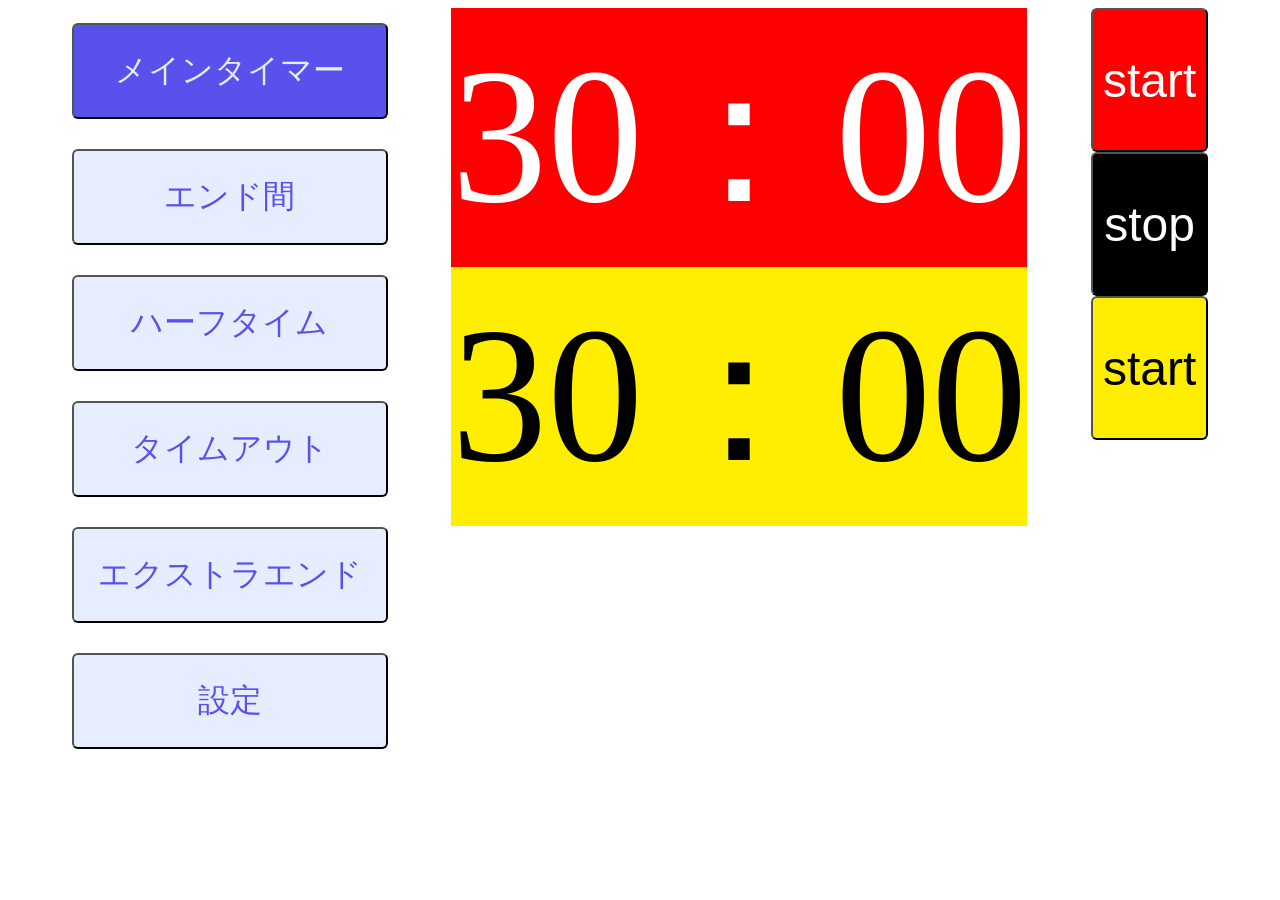
==== index.html @ 17f0a082 "Rename timer_p.html to index.html" ====
<!DOCTYPE html>
<html lang='ja'>
    <head>
        <meta charset="UTF-8">
        <!-- <meta name="viewport" content="width=device-width, initial-scale=1.0"> -->
        <title>シンキングタイム_タイマー</title>
        <link href="t_p_style.css" rel="stylesheet">
    </head>

    <body>
        <div class="menu">
            <button onclick="showTab(0), showSwitch(0)" data-pushed="true" class="offTimer" id="onTimer"><span>メインタイマー</span></button>
            <button onclick="showTab(1), showSwitch(1)" data-pushed="false" class="offTimer" id="betweenEnd"><span>エンド間</span></button>
            <button onclick="showTab(2), showSwitch(2)" data-pushed="false" class="offTimer" id="midGameBreak"><span>ハーフタイム</span></button>
            <button onclick="showTab(3), showSwitch(3)" data-pushed="false" class="offTimer" id="timeOut"><span>タイムアウト</span></button>
            <button onclick="showTab(4), showSwitch(4)" data-pushed="false" class="offTimer" id="extraEnd"><span>エクストラエンド</span></button>
            <button onclick="showTab(5), showSwitch(5)" data-pushed="false" class="offTimer" id="settings"><span>設定</span></button>
        </div>

        <div class="tabContent">
            <div class="red_timer" id="redTimer">30：00</div>
            
            <div class="yellow_timer" id="yellowTimer">30：00</div>
        </div>
        
        <div class="tabContent">
            <div class="breakTimer" id="endBreakTimer">01：00</div>
        </div>

        <div class="tabContent">
            <div class="breakTimer" id="midGameTimer">05：00</div>
        </div>

        <div class="tabContent">
            <div class="timeOut" id="timeOutTimer">01：00</div>
        </div>
        
        
        <div class="tabContent">
            <div class="extraRed_timer" id="exRedTimer">04：30</div>
            
            <div class="extraYellow_timer" id="exYellowTimer">04：30</div>
        </div>

        <!-- ここから下作業中 -->
        <!-- <div class="tabContent">
            <div class="setting_timer_V" id="settingTimerV">00：00</div>
        </div> -->
        <!-- ここから上作業中 -->

        <div class="tabContent">
            <div class="timer-box">
                <h2>タイマー設定</h2>
                <div style="font-size: 2rem; margin-bottom: 20px;">
                    <p style="margin: 0 0 10px 0;">タイムアウト トラベルタイム</p>
                    <button type="button" id="travelMinus" style="font-size: 2rem; padding: 5px 20px;">←</button>
                    <span id="travelTimeShow" style="font-size: 3rem; font-weight: bold; margin: 0 20px;">30</span> 秒
                    <button type="button" id="travelPlus" style="font-size: 2rem; padding: 5px 20px;">→</button>
                </div>
            </div>
        </div>

                <!-- ここから下アクションボタン -->
        <div class="actionContent">
            <div class="action">
                <button class="rStart" data-pushed="false" id="rStart">start</button>
                <button class="stop"   data-pushed="false" id="stop">stop</button>
                <button class="yStart" data-pushed="false" id="yStart">start</button>
            </div>    
        </div>

        <div class="actionContent">
            <div class="action">
                <button class="start" data-pushed="false" id="bStart">start</button>
            </div>
        </div>

        <div class="actionContent">
            <div class="action">
                <button class="start" data-pushed="false" id="hStart">start</button>
            </div>
        </div>

        <div class="actionContent">
            <div class="action">
                <button class="start" data-pushed="false" id="tStart">start</button>
            </div>
        </div>

        <div class="actionContent">
            <div class="action">
                <button class="rStart" data-pushed="false" id="exRStart">start</button>
                <button class="stop"   data-pushed="false" id="exStop">stop</button>
                <button class="yStart" data-pushed="false" id="exYStart">start</button>
            </div>    
        </div>

        <div class="actionContent">
            <p style="font-size: 1.5rem; text-align: center; margin: 5px 0; color: #666;">ルールを選択してスタート</p>
            <div class="horizontal-group">
                <button class="E8" data-pushed="false" id="set8">8エンド</button>
                <button class="E10" data-pushed="false" id="set10">10エンド</button>
                <button class="MD" data-pushed="false" id="setMD">MD</button>
            </div> 
        </div>

        <script src="move_c.js"></script>
        
        <!-- ここから上作業中 -->

        

        <script src="move_c.js"></script>
        <script src="mainTimer.js"></script>
        <script src="halfTimer.js"></script>
        <script src="breakTimer.js"></script>
        <script src="extraTimer.js"></script>
        <script src="timeoutTimer.js"></script>
    </body>
</html>
---- t_p_style.css ----
.tabContent{
  display:none;
  /* display:hide; */
}

.active{
  display: block;
}

.actionContent{
  display:none;
}

.sActive{
  display: block;
}

body {
  display: flex;
  justify-content: space-evenly;
  /* background-color: aqua; */
}

button{
  border-radius: 6px;
}
  
/* .onTimer { */
  /* content: ''; */
  /* position: absolute;
  top: 50%;
  left: 50%;
  width: 105%;
  height: 140px;
  border-radius: 50%;
  transform: translate3d(-50%,-50%,0) scale3d(0,0,0);
  transition: opacity .4s cubic-bezier(.19,1,.22,1),transform .75s cubic-bezier(.19,1,.22,1); */
  /* background-color: hsl(243, 80%, 62%);
  color: hsl(222, 100%, 95%); */
  /* opacity: 0; */
/* } */


.offTimer[data-pushed="true"] {
  background-color: hsl(243, 80%, 62%);
  color: hsl(222, 100%, 95%);
}


.onTimer span {
  z-index: 1;
  position: relative;
}


/* ボタンアニメーション処理
.onTimer:active span {
  color: hsl(222, 100%, 95%);
}

.onTimer:active::before {
  opacity: 1;
  transition-duration: .85s;
  transform: translate3d(-50%,-50%,0) scale3d(1.2,1.2,1.2);
} */

.offTimer[data-pushed="false"] {
  padding: 12px 24px;
  background-color: hsl(222, 100%, 95%);
  color: hsl(243, 80%, 62%);
  position: relative;
  border-radius: 6px;
  overflow: hidden;
  z-index: 1;
}

/* .offTimer {
  padding: 12px 24px;
  background-color: hsl(222, 100%, 95%);
  color: hsl(243, 80%, 62%);
  position: relative;
  border-radius: 6px;
  overflow: hidden;
  z-index: 1;
} */

/* .betweenEnd{
  background-color: orange;
}

.timeOut{
  background-color: green;
} */

.menu{
  
  display: flex;
  flex-flow: column;
  justify-content: space-evenly;
  /* background-color: aqua; */
  /* margin-bottom: 40px; */
}

.menu button{
  font-size: 2rem;
  width: auto;
  height: 6rem;
  padding: 0 10px;
  margin: 15px 0;
}

/* これが縦に並べてる */
.action{
  display: flex;
  flex-flow: column;
  justify-content: space-evenly;
}

/* 横並びにしたいボタングループ */
.horizontal-group button{
  font-size: 2rem;
  height: 6rem;
  padding: 0 10px;
  flex: 1;
}

/* 大きさを変えてる */
.action button{
  font-size: 3rem;
  width: auto;
  height: 9rem;
  padding: 0 10px;
  /* width: 30vw;
  height: 30vw; */
}

.start{
  font-size: 3rem;
  width: auto;
  height: 9rem;
  padding: 0 10px;
}

.reset{
  font-size: 3rem;
  width: auto;
  height: 9rem;
  padding: 0 10px;
}

.rStart[data-pushed="false"]{
  background-color: red;
  color:white;
}

.rStart[data-pushed="true"]{
  background-color: white;
  color:red;
}

.stop[data-pushed="false"]{
  background-color: black;
  color:white;
}

.stop[data-pushed="true"]{
  background-color: white;
  color:black;
}

.yStart[data-pushed="false"]{
  background-color: rgb(255, 238, 0);
}

.yStart[data-pushed="true"]{
  background-color: black;
  color: yellow;
}

.tabContent{
  font-size: 12rem;
}

.red_timer{
  text-align: center;
  color: white;
  background-color: red;
}

.yellow_timer{
  text-align: center;
  color:black;
  background-color: rgb(255, 238, 0);
}

.extraRed_timer{
  text-align: center;
  color: white;
  background-color: red;
}

.extraYellow_timer{
  text-align: center;
  color:black;
  background-color: rgb(255, 238, 0);
}

/* --- t_p_style.css の末尾に追加 --- */

/* 設定画面の中の文字サイズを適切な大きさにリセットする */
.timer-box h2 {
  font-size: 3rem; /* 「タイマー設定」のタイトルの大きさ */
  margin-top: 0;
  margin-bottom: 20px;
  text-align: center;
}

.timer-box p {
  font-size: 2rem; /* 「タイムアウト トラベルタイム」の文字の大きさ */
  color: #333;
}

/* ついでに← 30 秒 →のエリア全体のバランスを整える */
.timer-box div {
  text-align: center;
  background-color: #f8f9fa;
  padding: 20px;
  border-radius: 8px;
  border: 1px solid #ddd;
}

/* --- t_p_style.css の末尾（修正・追記） --- */

/* メインタイマーとエクストラエンド、両方の非アクティブ（灰色）スタイル */
.tabContent .red_timer.inactive-timer,
.tabContent .yellow_timer.inactive-timer,
.tabContent .extraRed_timer.inactive-timer,
.tabContent .extraYellow_timer.inactive-timer {
  background-color: #7f8c8d !important; /* 落ち着いた灰色 */
  color: #bdc3c7 !important;            /* 文字色も少し薄く */
}

/* --- エンド間タイマーの基本スタイル（深緑背景 × 白文字） --- */
.tabContent .breakTimer {
  background-color: #0d5c3a; /* 深緑色 */
  color: #ffffff;            /* 白文字 */
  text-align: center;
  transition: background-color 0.3s ease, color 0.3s ease;
}

/* --- スルータイム（10秒）動作中のスタイル（白背景 × 黒文字） --- */
.tabContent .breakTimer.through-phase {
  background-color: #ffffff; /* 白背景 */
  color: #000000;            /* 黒文字 */
  border: 2px solid #0d5c3a; /* クッキリさせる枠線（お好みで調整OK） */
}
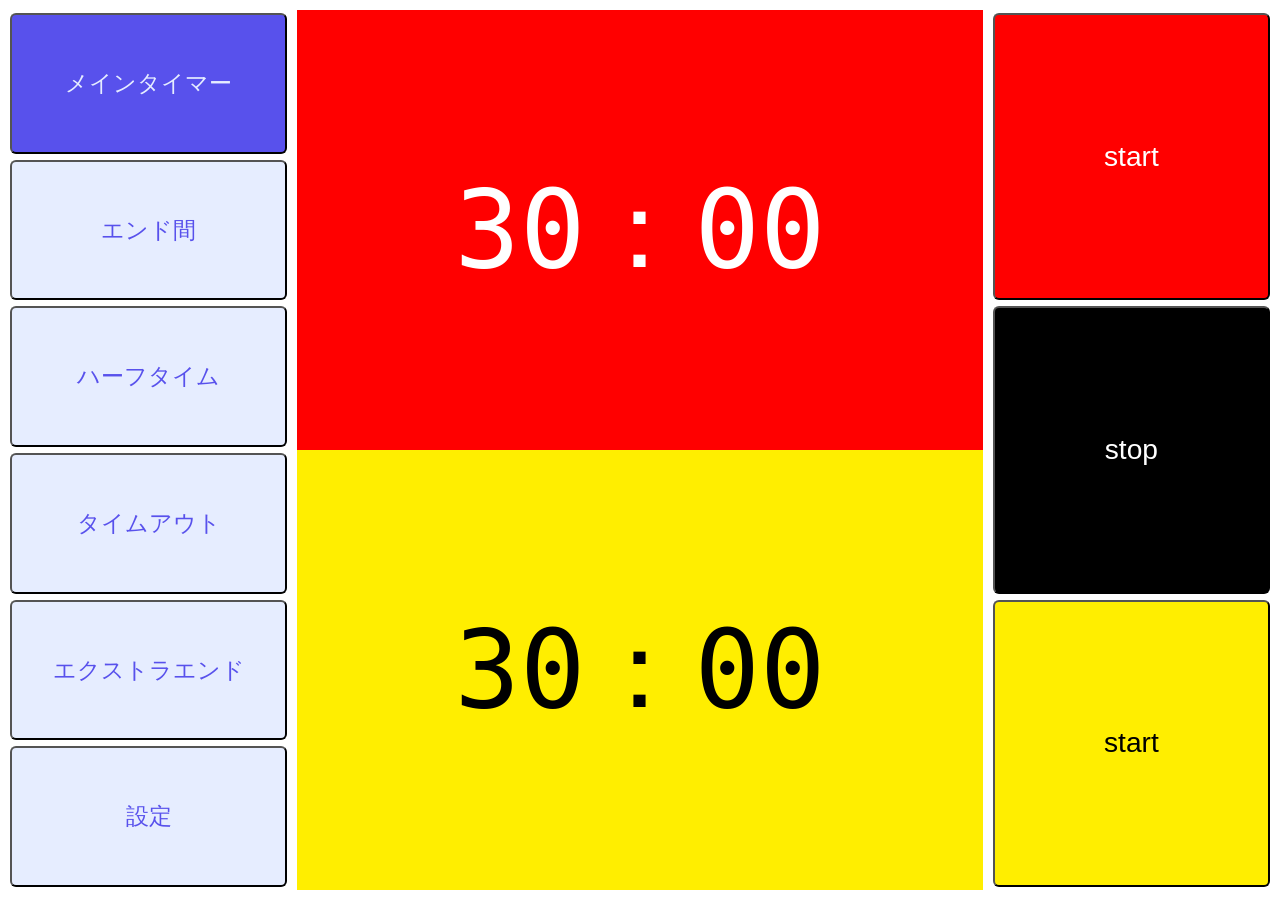
==== commit 7b5dcd8f: "Update index.html" ====
--- a/index.html
+++ b/index.html
@@ -2,9 +2,9 @@
 <html lang='ja'>
     <head>
         <meta charset="UTF-8">
-        <!-- <meta name="viewport" content="width=device-width, initial-scale=1.0"> -->
+        <meta name="viewport" content="width=device-width, initial-scale=1.0">
         <title>シンキングタイム_タイマー</title>
-        <link href="t_p_style.css" rel="stylesheet">
+        <link href="t_p_style copy.css" rel="stylesheet">
     </head>
 
     <body>
--- a/t_p_style copy.css
+++ b/t_p_style copy.css
@@ -0,0 +1,166 @@
+/* --- 画面全体のベース設定 --- */
+html, body {
+  height: 100%;
+  margin: 0;
+  padding: 0;
+  overflow: hidden; /* スクロールバーを出さない */
+}
+
+body {
+  display: flex;
+  justify-content: space-between;
+  align-items: stretch;
+  padding: 10px;
+  box-sizing: border-box;
+  gap: 10px;
+}
+
+button {
+  border-radius: 6px;
+  cursor: pointer;
+}
+
+/* --- 左側：メニューエリア --- */
+.menu {
+  display: flex;
+  flex-direction: column;
+  justify-content: space-between;
+  width: 22%;
+  height: 100%;
+}
+
+.menu button {
+  flex: 1;
+  margin: 3px 0;
+  font-size: clamp(0.9rem, 1.8vw, 1.6rem);
+  display: flex;
+  align-items: center;
+  justify-content: center;
+  padding: 0 5px;
+}
+
+.offTimer[data-pushed="true"] {
+  background-color: hsl(243, 80%, 62%);
+  color: hsl(222, 100%, 95%);
+}
+
+.offTimer[data-pushed="false"] {
+  background-color: hsl(222, 100%, 95%);
+  color: hsl(243, 80%, 62%);
+}
+
+/* --- 中央：タイマー表示エリア --- */
+.tabContent {
+  flex: 1;
+  display: none;
+  flex-direction: column;
+  justify-content: center;
+  align-items: center;
+  height: 100%;
+  white-space: nowrap;
+}
+
+.tabContent.active {
+  display: flex;
+}
+
+.red_timer, .yellow_timer,
+.extraRed_timer, .extraYellow_timer,
+.breakTimer, .timeOut {
+  width: 100%;
+  flex: 1;
+  display: flex;
+  justify-content: center;
+  align-items: center;
+  font-size: clamp(3.5rem, 8.5vw, 9rem);
+  font-family: monospace;
+}
+
+.red_timer { background-color: red; color: white; }
+.yellow_timer { background-color: rgb(255, 238, 0); color: black; }
+.extraRed_timer { background-color: red; color: white; }
+.extraYellow_timer { background-color: rgb(255, 238, 0); color: black; }
+
+/* エンド間・ハーフタイムの深緑 × 白文字 */
+.tabContent .breakTimer {
+  background-color: #0d5c3a;
+  color: #ffffff;
+  transition: background-color 0.3s ease, color 0.3s ease;
+}
+
+/* スルータイム（10秒）の白背景 × 黒文字 */
+.tabContent .breakTimer.through-phase {
+  background-color: #ffffff;
+  color: #000000;
+  border: 2px solid #0d5c3a;
+  box-sizing: border-box;
+}
+
+/* 非アクティブ時の灰色指定 */
+.tabContent .red_timer.inactive-timer,
+.tabContent .yellow_timer.inactive-timer,
+.tabContent .extraRed_timer.inactive-timer,
+.tabContent .extraYellow_timer.inactive-timer {
+  background-color: #7f8c8d !important;
+  color: #bdc3c7 !important;
+}
+
+/* --- 右側：アクションボタンエリア --- */
+.actionContent {
+  display: none;
+  width: 22%;
+  height: 100%;
+}
+
+.actionContent.sActive {
+  display: block;
+}
+
+.action {
+  display: flex;
+  flex-direction: column;
+  height: 100%;
+  justify-content: space-between;
+}
+
+.action button {
+  flex: 1;
+  margin: 3px 0;
+  font-size: clamp(1.2rem, 2.2vw, 2.2rem);
+}
+
+.horizontal-group {
+  display: flex;
+  gap: 5px;
+  height: 80%;
+}
+
+.horizontal-group button {
+  flex: 1;
+  font-size: clamp(1rem, 1.8vw, 1.5rem);
+}
+
+.rStart[data-pushed="false"] { background-color: red; color: white; }
+.rStart[data-pushed="true"] { background-color: white; color: red; }
+.stop[data-pushed="false"] { background-color: black; color: white; }
+.stop[data-pushed="true"] { background-color: white; color: black; }
+.yStart[data-pushed="false"] { background-color: rgb(255, 238, 0); }
+.yStart[data-pushed="true"] { background-color: black; color: yellow; }
+
+/* 設定画面のスタイル調整 */
+.timer-box {
+  display: flex;
+  flex-direction: column;
+  justify-content: center;
+  align-items: center;
+  height: 100%;
+}
+
+.timer-box h2 {
+  font-size: clamp(1.5rem, 3vw, 2.5rem);
+  margin-bottom: 10px;
+}
+
+.timer-box p {
+  font-size: clamp(1rem, 2vw, 1.8rem);
+}
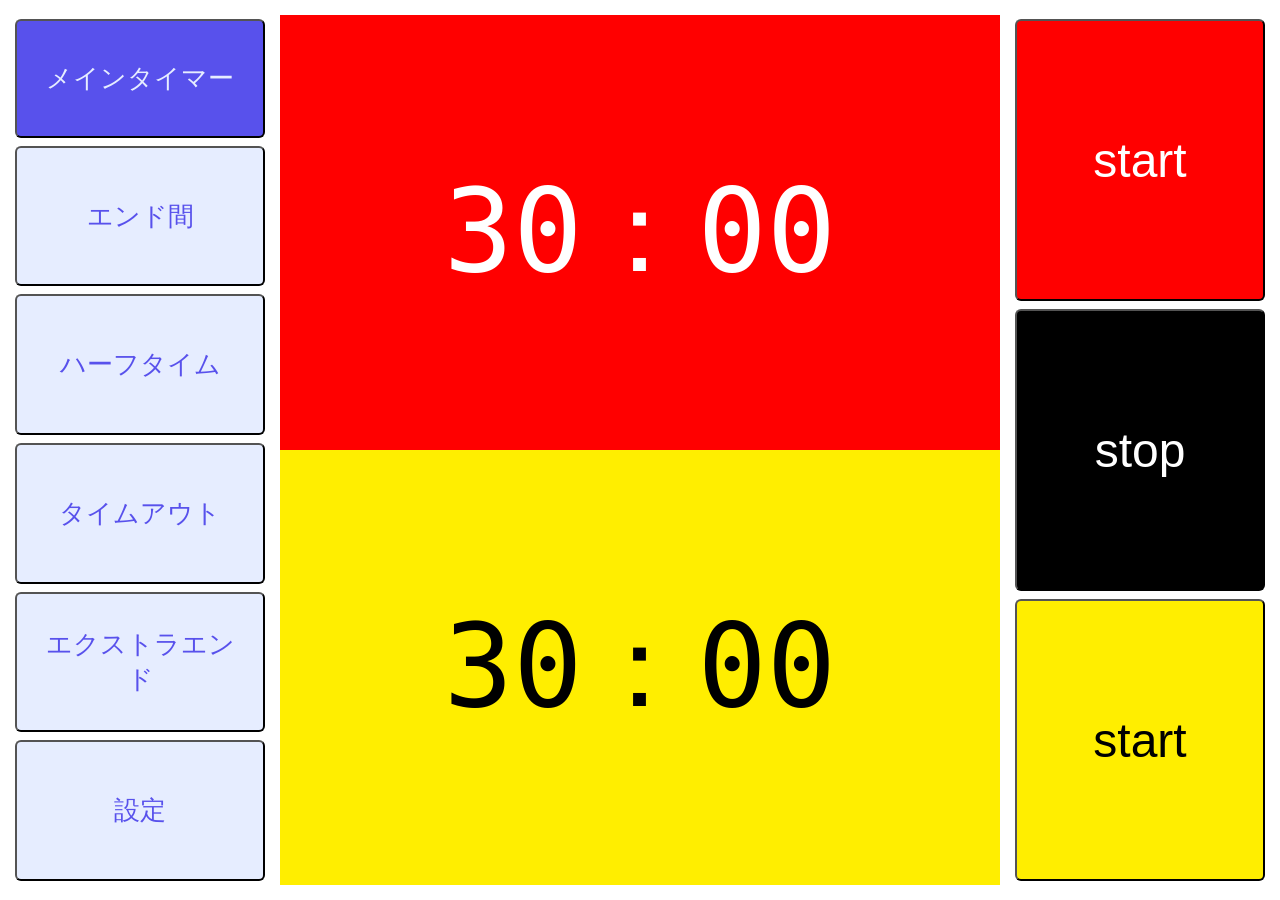
==== commit 694d5825: "Fix HTML encoding issues in index.html" ====
--- a/index.html
+++ b/index.html
@@ -4,7 +4,7 @@
         <meta charset="UTF-8">
         <meta name="viewport" content="width=device-width, initial-scale=1.0">
         <title>シンキングタイム_タイマー</title>
-        <link href="t_p_style copy.css" rel="stylesheet">
+        <link href="t_p_style.css" rel="stylesheet">
     </head>
 
     <body>
--- a/t_p_style.css
+++ b/t_p_style.css
@@ -0,0 +1,323 @@
+.tabContent{
+  display:none;
+  /* display:hide; */
+}
+
+.active{
+  display: block;
+}
+
+.actionContent{
+  display:none;
+}
+
+.sActive{
+  display: block;
+}
+
+/* --- 画面全体のベース設定 --- */
+html, body {
+  height: 100%;
+  margin: 0;
+  padding: 0;
+  overflow: hidden; /* スクロールバーが出ないように画面内に固定 */
+}
+
+/* --- 全体のレイアウト設定 --- */
+body {
+  display: flex;
+  justify-content: space-between;
+  align-items: stretch;
+  padding: 15px;
+  box-sizing: border-box;
+  gap: 15px; /* 各エリア同士の間隔 */
+}
+
+/* --- 中央：タイマー表示エリア --- */
+.tabContent {
+  flex: 1;
+  display: none;     /* JSで .active が付いた時だけ表示 */
+  flex-direction: column;
+  justify-content: center;
+  align-items: center;
+  height: 100%;
+  white-space: nowrap;
+}
+
+.tabContent.active {
+  display: flex;     /* block から flex に変更して中央寄せ */
+}
+
+.red_timer, .yellow_timer,
+.extraRed_timer, .extraYellow_timer,
+.breakTimer, .timeOut {
+  width: 100%;
+  flex: 1;
+  display: flex;
+  justify-content: center;
+  align-items: center;
+  font-size: clamp(4rem, 9vw, 10rem); /* 画面サイズに合わせて数字が最適化 */
+  font-family: monospace;
+}
+
+/* --- 右側：アクションボタンエリア --- */
+.actionContent {
+  display: none;
+  width: 20%;        /* 画面幅の20%を使用 */
+  height: 100%;
+}
+
+.actionContent.sActive {
+  display: block;
+  height: 100%;
+}
+
+.action {
+  display: flex;
+  flex-direction: column;
+  height: 100%;
+  justify-content: space-between;
+}
+
+.action button {
+  flex: 1;           /* 縦幅を均等分割 */
+  margin: 4px 0;
+  font-size: clamp(1.5rem, 2.5vw, 2.5rem); /* 文字の自動伸縮 */
+  height: auto;      /* 固定 height: 9rem を解除 */
+}
+
+button{
+  border-radius: 6px;
+}
+  
+/* .onTimer { */
+  /* content: ''; */
+  /* position: absolute;
+  top: 50%;
+  left: 50%;
+  width: 105%;
+  height: 140px;
+  border-radius: 50%;
+  transform: translate3d(-50%,-50%,0) scale3d(0,0,0);
+  transition: opacity .4s cubic-bezier(.19,1,.22,1),transform .75s cubic-bezier(.19,1,.22,1); */
+  /* background-color: hsl(243, 80%, 62%);
+  color: hsl(222, 100%, 95%); */
+  /* opacity: 0; */
+/* } */
+
+
+.offTimer[data-pushed="true"] {
+  background-color: hsl(243, 80%, 62%);
+  color: hsl(222, 100%, 95%);
+}
+
+
+.onTimer span {
+  z-index: 1;
+  position: relative;
+}
+
+
+/* ボタンアニメーション処理
+.onTimer:active span {
+  color: hsl(222, 100%, 95%);
+}
+
+.onTimer:active::before {
+  opacity: 1;
+  transition-duration: .85s;
+  transform: translate3d(-50%,-50%,0) scale3d(1.2,1.2,1.2);
+} */
+
+.offTimer[data-pushed="false"] {
+  padding: 12px 24px;
+  background-color: hsl(222, 100%, 95%);
+  color: hsl(243, 80%, 62%);
+  position: relative;
+  border-radius: 6px;
+  overflow: hidden;
+  z-index: 1;
+}
+
+/* .offTimer {
+  padding: 12px 24px;
+  background-color: hsl(222, 100%, 95%);
+  color: hsl(243, 80%, 62%);
+  position: relative;
+  border-radius: 6px;
+  overflow: hidden;
+  z-index: 1;
+} */
+
+/* .betweenEnd{
+  background-color: orange;
+}
+
+.timeOut{
+  background-color: green;
+} */
+
+/* --- 左側：メニューエリア --- */
+.menu {
+  display: flex;
+  flex-direction: column;
+  justify-content: space-between;
+  width: 20%;        /* 画面幅の20%を使用 */
+  height: 100%;      /* 画面の高さいっぱいに固定 */
+}
+
+.menu button {
+  flex: 1;           /* 6つのボタンで縦幅を均等分割 */
+  margin: 4px 0;
+  font-size: clamp(1rem, 2vw, 1.8rem); /* 画面サイズに合わせて文字も自動伸縮 */
+  display: flex;
+  align-items: center;
+  justify-content: center;
+  height: auto;      /* 固定 height: 6rem を解除 */
+}
+
+/* これが縦に並べてる */
+.action{
+  display: flex;
+  flex-flow: column;
+  justify-content: space-evenly;
+}
+
+/* 横並びにしたいボタングループ */
+.horizontal-group button{
+  font-size: 2rem;
+  height: 6rem;
+  padding: 0 10px;
+  flex: 1;
+}
+
+/* 大きさを変えてる */
+.action button{
+  font-size: 3rem;
+  width: auto;
+  height: 9rem;
+  padding: 0 10px;
+  /* width: 30vw;
+  height: 30vw; */
+}
+
+.start{
+  font-size: 3rem;
+  width: auto;
+  height: 9rem;
+  padding: 0 10px;
+}
+
+.reset{
+  font-size: 3rem;
+  width: auto;
+  height: 9rem;
+  padding: 0 10px;
+}
+
+.rStart[data-pushed="false"]{
+  background-color: red;
+  color:white;
+}
+
+.rStart[data-pushed="true"]{
+  background-color: white;
+  color:red;
+}
+
+.stop[data-pushed="false"]{
+  background-color: black;
+  color:white;
+}
+
+.stop[data-pushed="true"]{
+  background-color: white;
+  color:black;
+}
+
+.yStart[data-pushed="false"]{
+  background-color: rgb(255, 238, 0);
+}
+
+.yStart[data-pushed="true"]{
+  background-color: black;
+  color: yellow;
+}
+
+.tabContent{
+  font-size: 12rem;
+}
+
+.red_timer{
+  text-align: center;
+  color: white;
+  background-color: red;
+}
+
+.yellow_timer{
+  text-align: center;
+  color:black;
+  background-color: rgb(255, 238, 0);
+}
+
+.extraRed_timer{
+  text-align: center;
+  color: white;
+  background-color: red;
+}
+
+.extraYellow_timer{
+  text-align: center;
+  color:black;
+  background-color: rgb(255, 238, 0);
+}
+
+/* --- t_p_style.css の末尾に追加 --- */
+
+/* 設定画面の中の文字サイズを適切な大きさにリセットする */
+.timer-box h2 {
+  font-size: 3rem; /* 「タイマー設定」のタイトルの大きさ */
+  margin-top: 0;
+  margin-bottom: 20px;
+  text-align: center;
+}
+
+.timer-box p {
+  font-size: 2rem; /* 「タイムアウト トラベルタイム」の文字の大きさ */
+  color: #333;
+}
+
+/* ついでに← 30 秒 →のエリア全体のバランスを整える */
+.timer-box div {
+  text-align: center;
+  background-color: #f8f9fa;
+  padding: 20px;
+  border-radius: 8px;
+  border: 1px solid #ddd;
+}
+
+/* --- t_p_style.css の末尾（修正・追記） --- */
+
+/* メインタイマーとエクストラエンド、両方の非アクティブ（灰色）スタイル */
+.tabContent .red_timer.inactive-timer,
+.tabContent .yellow_timer.inactive-timer,
+.tabContent .extraRed_timer.inactive-timer,
+.tabContent .extraYellow_timer.inactive-timer {
+  background-color: #7f8c8d !important; /* 落ち着いた灰色 */
+  color: #bdc3c7 !important;            /* 文字色も少し薄く */
+}
+
+/* --- エンド間タイマーの基本スタイル（深緑背景 × 白文字） --- */
+.tabContent .breakTimer {
+  background-color: #0d5c3a; /* 深緑色 */
+  color: #ffffff;            /* 白文字 */
+  text-align: center;
+  transition: background-color 0.3s ease, color 0.3s ease;
+}
+
+/* --- スルータイム（10秒）動作中のスタイル（白背景 × 黒文字） --- */
+.tabContent .breakTimer.through-phase {
+  background-color: #ffffff; /* 白背景 */
+  color: #000000;            /* 黒文字 */
+  border: 2px solid #0d5c3a; /* クッキリさせる枠線（お好みで調整OK） */
+}
